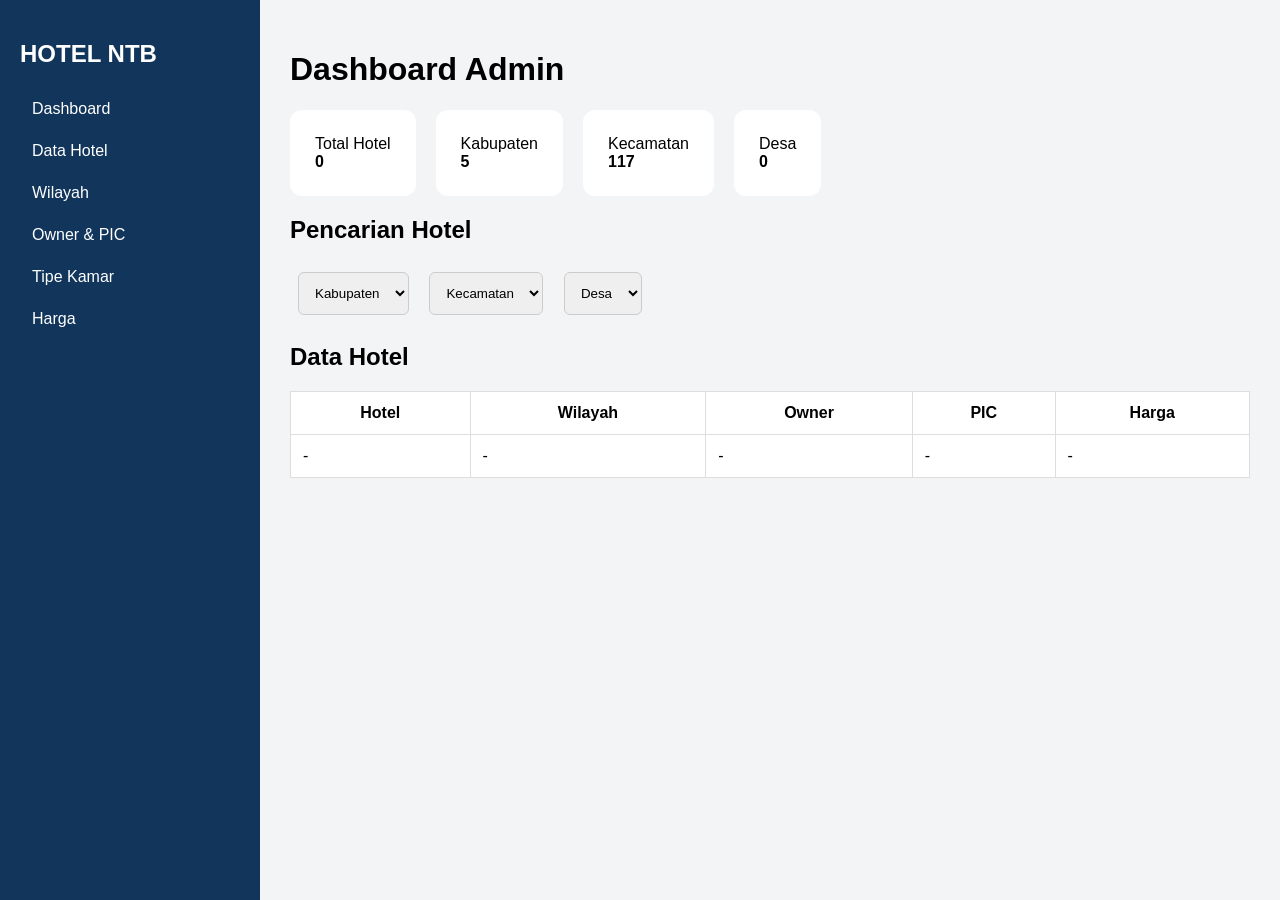
==== dashboard.html @ bfa0a123 "Add files via upload" ====
<!DOCTYPE html>
<html>
<head>
<title>Dashboard Hotel NTB</title>
<link rel="stylesheet" href="css/style.css">
</head>
<body>
<div class="sidebar">
<h2>HOTEL NTB</h2>
<a href="dashboard.html">Dashboard</a>
<a href="hotel.html">Data Hotel</a>
<a href="wilayah.html">Wilayah</a>
<a href="owner.html">Owner & PIC</a>
<a href="kamar.html">Tipe Kamar</a>
<a href="harga.html">Harga</a>
</div>

<div class="content">
<h1>Dashboard Admin</h1>

<div class="cards">
<div class="card">Total Hotel<br><b>0</b></div>
<div class="card">Kabupaten<br><b>5</b></div>
<div class="card">Kecamatan<br><b>117</b></div>
<div class="card">Desa<br><b>0</b></div>
</div>

<h2>Pencarian Hotel</h2>
<select><option>Kabupaten</option></select>
<select><option>Kecamatan</option></select>
<select><option>Desa</option></select>

<h2>Data Hotel</h2>
<table>
<tr><th>Hotel</th><th>Wilayah</th><th>Owner</th><th>PIC</th><th>Harga</th></tr>
<tr><td>-</td><td>-</td><td>-</td><td>-</td><td>-</td></tr>
</table>
</div>
</body>
</html>
---- css/style.css ----
body{font-family:Arial;background:#f3f4f6;margin:0}
.sidebar{position:fixed;width:220px;height:100%;background:#12355b;color:white;padding:20px}
.sidebar a{display:block;color:white;padding:12px;text-decoration:none}
.content{margin-left:260px;padding:30px}
.login{text-align:center;margin:100px auto;width:350px;background:white;padding:30px;border-radius:15px}
input,select,button{padding:12px;margin:8px;border-radius:6px;border:1px solid #ccc}
button{background:#12355b;color:white}
.cards{display:flex;gap:20px}
.card{background:white;padding:25px;border-radius:12px}
table{width:100%;background:white;border-collapse:collapse}
td,th{padding:12px;border:1px solid #ddd}
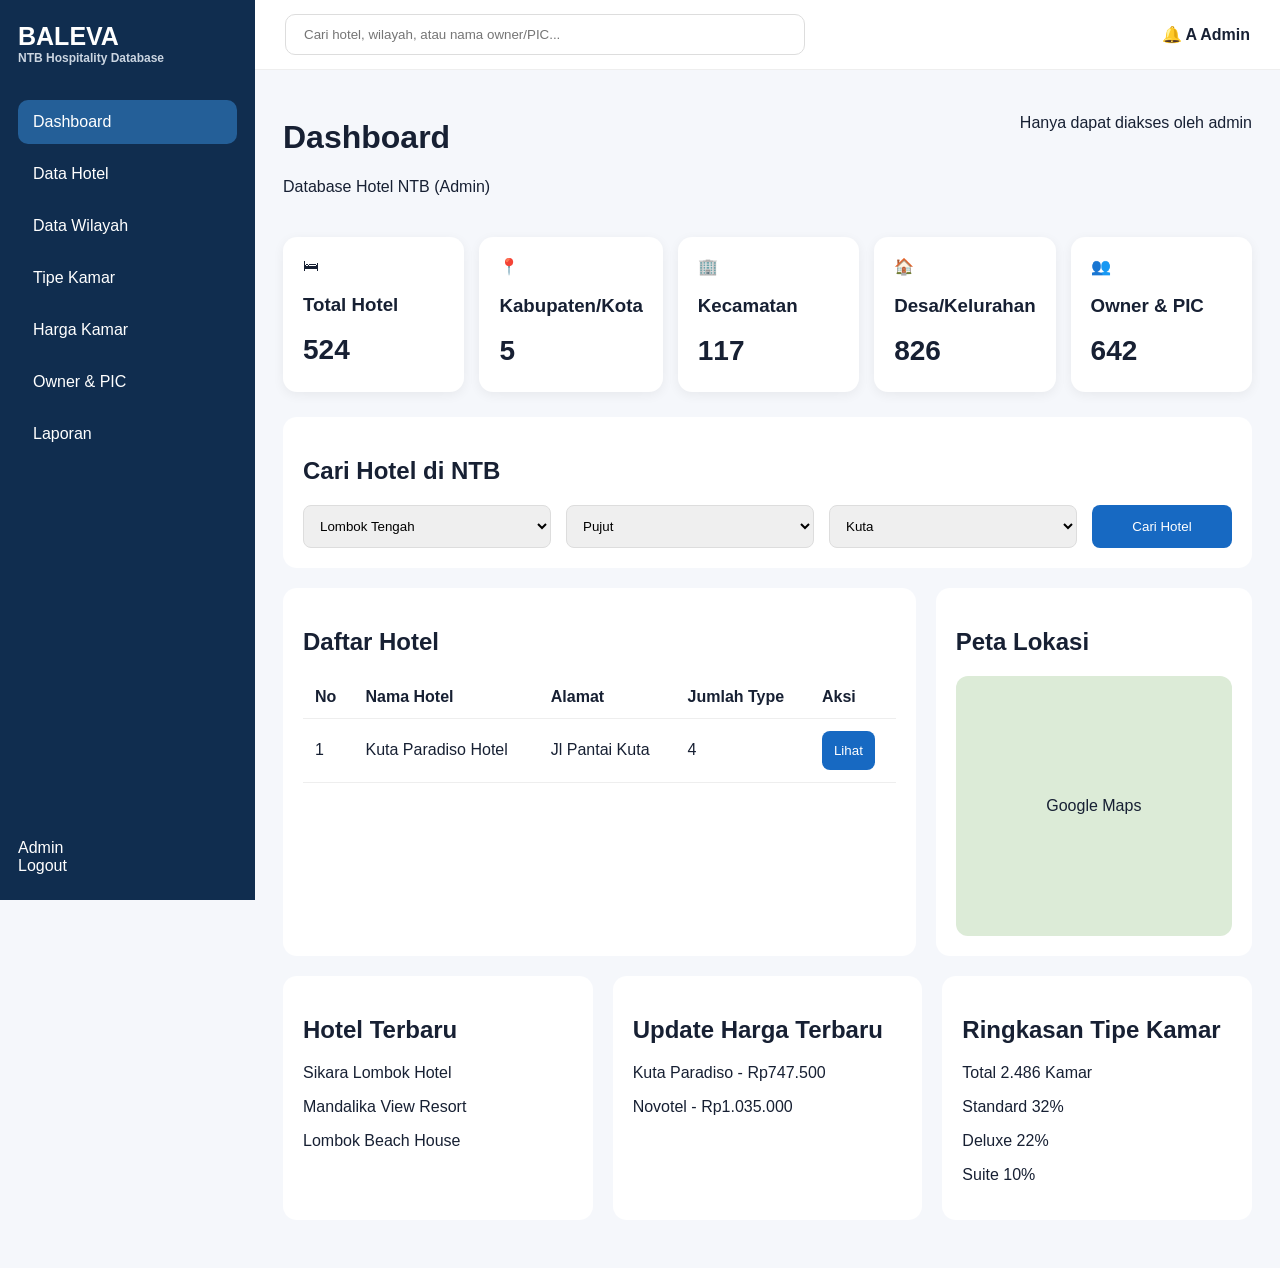
==== commit d32bb0e9: "Add files via upload" ====
--- a/dashboard.html
+++ b/dashboard.html
@@ -1,40 +1,28 @@
-<!DOCTYPE html>
-<html>
-<head>
-<title>Dashboard Hotel NTB</title>
-<link rel="stylesheet" href="css/style.css">
-</head>
-<body>
-<div class="sidebar">
-<h2>HOTEL NTB</h2>
-<a href="dashboard.html">Dashboard</a>
-<a href="hotel.html">Data Hotel</a>
-<a href="wilayah.html">Wilayah</a>
-<a href="owner.html">Owner & PIC</a>
-<a href="kamar.html">Tipe Kamar</a>
-<a href="harga.html">Harga</a>
+<!DOCTYPE html><html><head><title>BALEVA</title><link rel='stylesheet' href='css/style.css'></head><body>
+<aside class='sidebar'><div class='logo'>BALEVA<small>NTB Hospitality Database</small></div>
+<nav class='menu'><a class='active' href='dashboard.html'>Dashboard</a><a href='hotel.html'>Data Hotel</a><a href='wilayah.html'>Data Wilayah</a><a href='kamar.html'>Tipe Kamar</a><a href='harga.html'>Harga Kamar</a><a href='owner.html'>Owner & PIC</a><a href='laporan.html'>Laporan</a></nav>
+<div class='bottom'>Admin<br>Logout</div></aside>
+<main class='main'><header class='header'><input class='search' placeholder='Cari hotel, wilayah, atau nama owner/PIC...'><b>🔔 A Admin</b></header><div class='content'>
+<div class="title"><div><h1>Dashboard</h1><p>Database Hotel NTB (Admin)</p></div><p>Hanya dapat diakses oleh admin</p></div>
+<div class="cards">
+<div class="card">🛏<h3>Total Hotel</h3><h2>524</h2></div>
+<div class="card">📍<h3>Kabupaten/Kota</h3><h2>5</h2></div>
+<div class="card">🏢<h3>Kecamatan</h3><h2>117</h2></div>
+<div class="card">🏠<h3>Desa/Kelurahan</h3><h2>826</h2></div>
+<div class="card">👥<h3>Owner & PIC</h3><h2>642</h2></div>
 </div>
-
-<div class="content">
-<h1>Dashboard Admin</h1>
-
-<div class="cards">
-<div class="card">Total Hotel<br><b>0</b></div>
-<div class="card">Kabupaten<br><b>5</b></div>
-<div class="card">Kecamatan<br><b>117</b></div>
-<div class="card">Desa<br><b>0</b></div>
+<div class="panel">
+<h2>Cari Hotel di NTB</h2>
+<div class="filter"><select><option>Lombok Tengah</option></select><select><option>Pujut</option></select><select><option>Kuta</option></select><button>Cari Hotel</button></div>
 </div>
-
-<h2>Pencarian Hotel</h2>
-<select><option>Kabupaten</option></select>
-<select><option>Kecamatan</option></select>
-<select><option>Desa</option></select>
-
-<h2>Data Hotel</h2>
-<table>
-<tr><th>Hotel</th><th>Wilayah</th><th>Owner</th><th>PIC</th><th>Harga</th></tr>
-<tr><td>-</td><td>-</td><td>-</td><td>-</td><td>-</td></tr>
-</table>
+<div class="grid">
+<div class="panel"><h2>Daftar Hotel</h2><table><tr><th>No</th><th>Nama Hotel</th><th>Alamat</th><th>Jumlah Type</th><th>Aksi</th></tr><tr><td>1</td><td>Kuta Paradiso Hotel</td><td>Jl Pantai Kuta</td><td>4</td><td><button>Lihat</button></td></tr></table></div>
+<div class="panel"><h2>Peta Lokasi</h2><div class="map">Google Maps</div></div>
 </div>
-</body>
-</html>+<div class="bottom-grid">
+<div class="panel"><h2>Hotel Terbaru</h2><p>Sikara Lombok Hotel</p><p>Mandalika View Resort</p><p>Lombok Beach House</p></div>
+<div class="panel"><h2>Update Harga Terbaru</h2><p>Kuta Paradiso - Rp747.500</p><p>Novotel - Rp1.035.000</p></div>
+<div class="panel"><h2>Ringkasan Tipe Kamar</h2><p>Total 2.486 Kamar</p><p>Standard 32%</p><p>Deluxe 22%</p><p>Suite 10%</p></div>
+</div>
+</div></main>
+</body></html>
--- a/css/style.css
+++ b/css/style.css
@@ -1,12 +1,32 @@
 
-body{font-family:Arial;background:#f3f4f6;margin:0}
-.sidebar{position:fixed;width:220px;height:100%;background:#12355b;color:white;padding:20px}
-.sidebar a{display:block;color:white;padding:12px;text-decoration:none}
-.content{margin-left:260px;padding:30px}
-.login{text-align:center;margin:100px auto;width:350px;background:white;padding:30px;border-radius:15px}
-input,select,button{padding:12px;margin:8px;border-radius:6px;border:1px solid #ccc}
-button{background:#12355b;color:white}
-.cards{display:flex;gap:20px}
-.card{background:white;padding:25px;border-radius:12px}
-table{width:100%;background:white;border-collapse:collapse}
-td,th{padding:12px;border:1px solid #ddd}
+:root{
+--navy:#102d4f;
+--blue:#1769c2;
+--bg:#f5f7fb;
+}
+*{box-sizing:border-box;font-family:Inter,Arial,sans-serif}
+body{margin:0;background:var(--bg);color:#172033}
+.sidebar{position:fixed;width:255px;height:100vh;background:var(--navy);color:white;padding:22px 18px}
+.logo{font-size:25px;font-weight:700}
+.logo small{display:block;font-size:12px;color:#cbd5e1}
+.menu{margin-top:35px}
+.menu a{display:block;color:white;text-decoration:none;padding:13px 15px;border-radius:10px;margin-bottom:8px}
+.menu a.active,.menu a:hover{background:#245f98}
+.bottom{position:absolute;bottom:25px}
+.main{margin-left:255px}
+.header{height:70px;background:#fff;display:flex;align-items:center;justify-content:space-between;padding:0 30px;border-bottom:1px solid #eee}
+.search{width:520px;padding:12px 18px;border:1px solid #ddd;border-radius:10px}
+.content{padding:28px}
+.title{display:flex;justify-content:space-between}
+.cards{display:grid;grid-template-columns:repeat(5,1fr);gap:15px;margin:25px 0}
+.card{background:#fff;padding:20px;border-radius:14px;box-shadow:0 3px 12px rgba(0,0,0,.06)}
+.card h2{font-size:28px;margin:5px 0}
+.panel{background:#fff;border-radius:14px;padding:20px;margin-bottom:20px}
+.filter{display:grid;grid-template-columns:repeat(3,1fr) 140px;gap:15px}
+select,button,input{padding:12px;border-radius:8px;border:1px solid #ddd}
+button{background:var(--blue);color:white;border:none}
+.grid{display:grid;grid-template-columns:2fr 1fr;gap:20px}
+.bottom-grid{display:grid;grid-template-columns:1fr 1fr 1fr;gap:20px}
+table{width:100%;border-collapse:collapse}
+th,td{padding:12px;border-bottom:1px solid #eee;text-align:left}
+.map{height:260px;background:#dcebd7;border-radius:12px;display:flex;align-items:center;justify-content:center}
